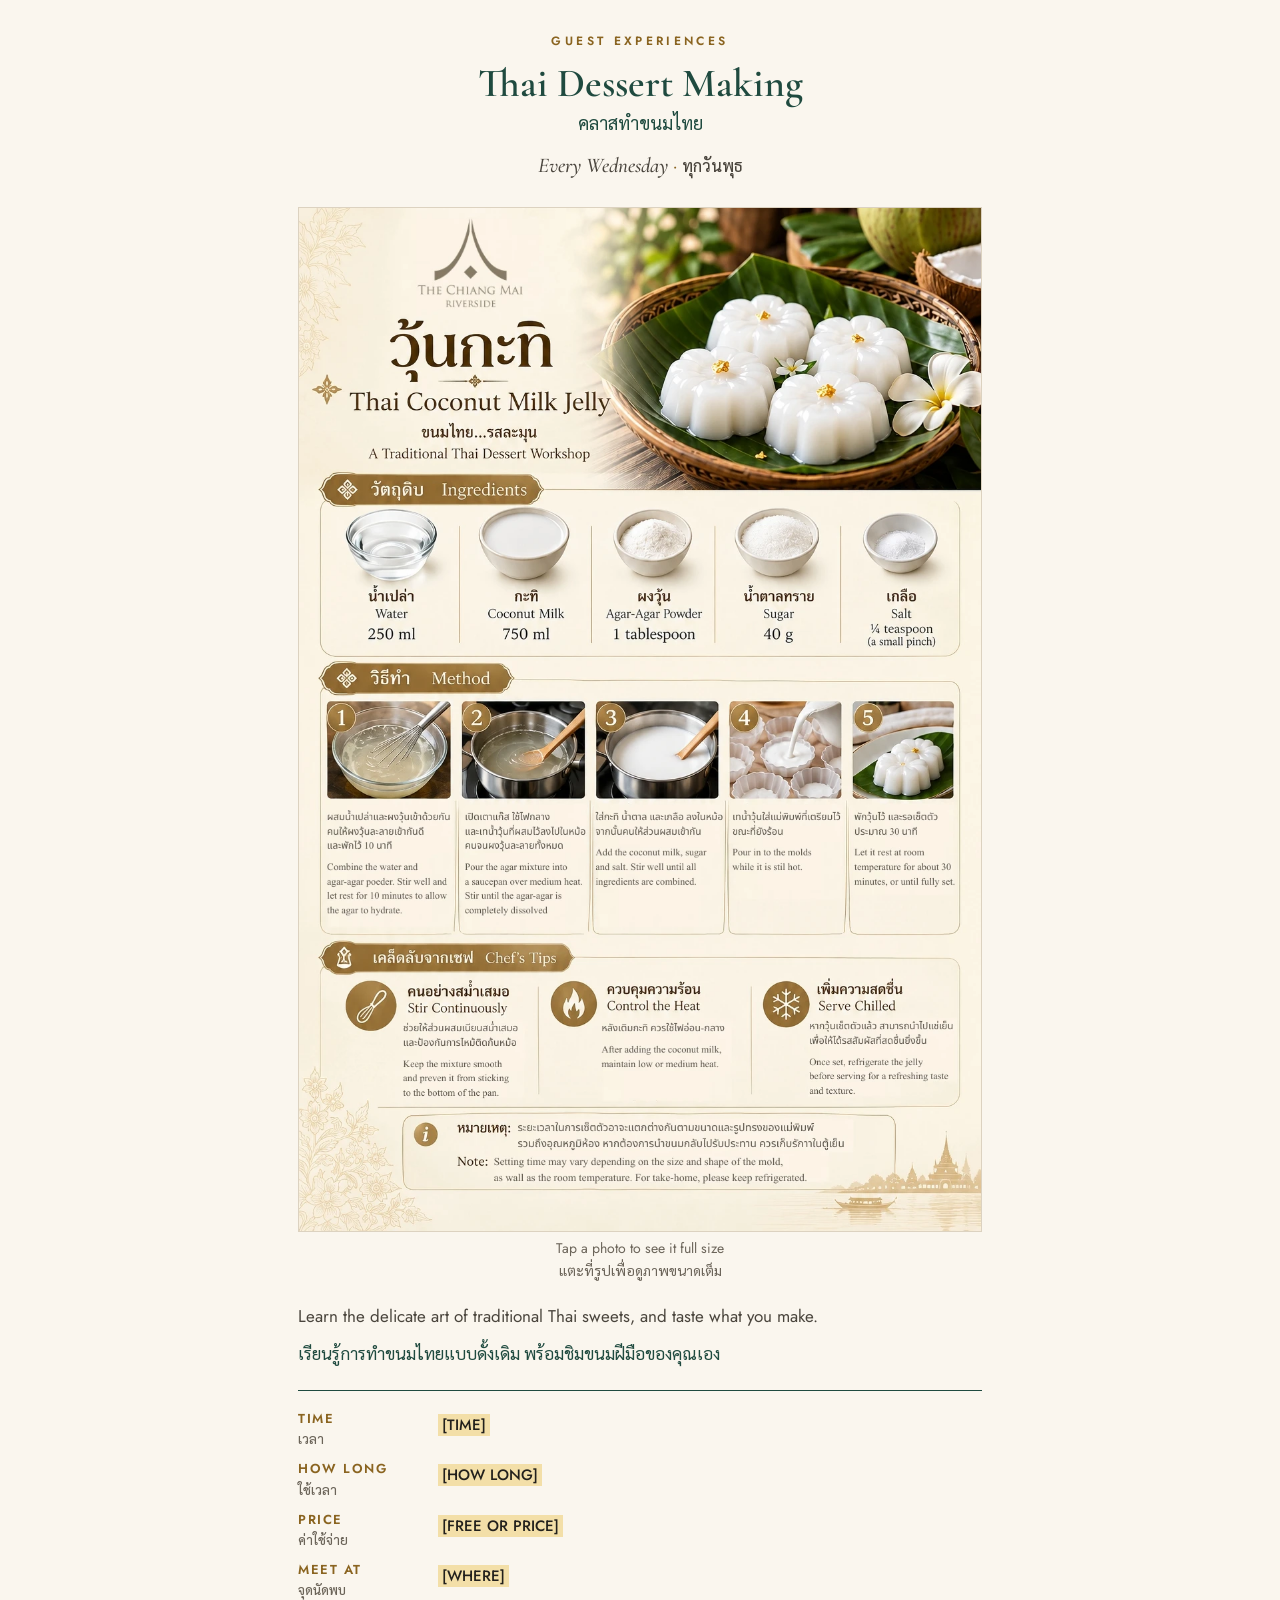
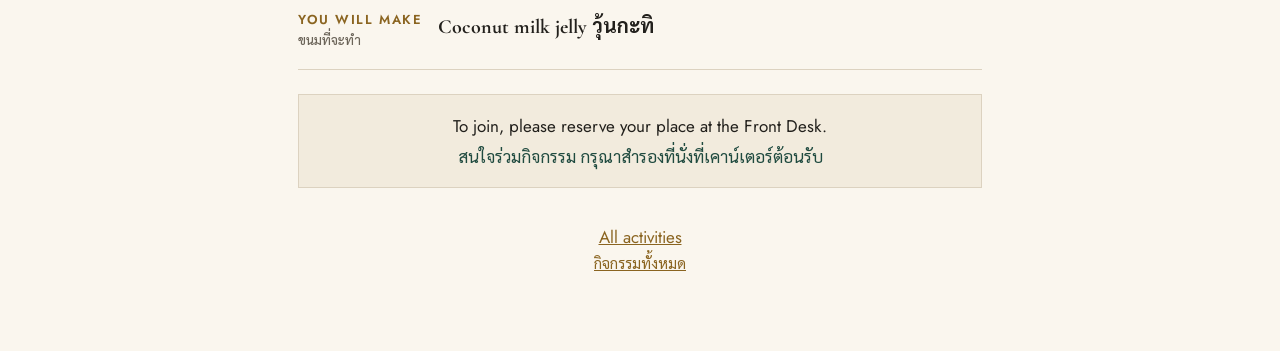
==== dessert/index.html @ eb0117c5 "Guest activities website: a front page and 4 activity pages for the poster's QR codes English and Th" ====
<!doctype html>
<html lang="en">
<head>
<meta charset="utf-8">
<meta name="viewport" content="width=device-width, initial-scale=1">
<title>Thai Dessert Making · Guest Experiences</title>
<link rel="preconnect" href="https://fonts.googleapis.com">
<link rel="preconnect" href="https://fonts.gstatic.com" crossorigin>
<link rel="stylesheet" href="https://fonts.googleapis.com/css2?family=Cormorant+Garamond:ital,wght@0,600;0,700;1,500&amp;family=Jost:wght@400;500;600&amp;family=Sarabun:wght@400;500&amp;display=swap">
<link rel="stylesheet" href="../style.css">
</head>
<body>
<main class="page">
<p class="eyebrow">Guest Experiences</p>
<h1>Thai Dessert Making</h1>
<p class="th th-title" lang="th">คลาสทำขนมไทย</p>
<p class="day">Every Wednesday <span class="dot">·</span> <span class="th" lang="th">ทุกวันพุธ</span></p>
<div class="photos">
<figure><a href="../photos/dessert-1.jpg"><img src="../photos/dessert-1.jpg" alt="Recipe card: Thai coconut milk jelly (wun kathi), its ingredients and 5 steps" onerror="if(this.src.endsWith('.jpg')){this.src=this.src.slice(0,-3)+'webp';this.parentNode.href=this.src}else{this.closest('figure').remove()}"></a></figure>
<figure><a href="../photos/dessert-2.jpg"><img src="../photos/dessert-2.jpg" alt="Thai Dessert Making, photo 2" onerror="if(this.src.endsWith('.jpg')){this.src=this.src.slice(0,-3)+'webp';this.parentNode.href=this.src}else{this.closest('figure').remove()}"></a></figure>
<figure><a href="../photos/dessert-3.jpg"><img src="../photos/dessert-3.jpg" alt="Thai Dessert Making, photo 3" onerror="if(this.src.endsWith('.jpg')){this.src=this.src.slice(0,-3)+'webp';this.parentNode.href=this.src}else{this.closest('figure').remove()}"></a></figure>
</div>
<p class="hint">Tap a photo to see it full size <span class="th" lang="th">แตะที่รูปเพื่อดูภาพขนาดเต็ม</span></p>
<p class="text">Learn the delicate art of traditional Thai sweets, and taste what you make.</p>
<p class="text th" lang="th">เรียนรู้การทำขนมไทยแบบดั้งเดิม พร้อมชิมขนมฝีมือของคุณเอง</p>
<dl class="facts">
<dt>Time <span class="th" lang="th">เวลา</span></dt><dd><span class="fill">[TIME]</span></dd>
<dt>How long <span class="th" lang="th">ใช้เวลา</span></dt><dd><span class="fill">[HOW LONG]</span></dd>
<dt>Price <span class="th" lang="th">ค่าใช้จ่าย</span></dt><dd><span class="fill">[FREE OR PRICE]</span></dd>
<dt>Meet at <span class="th" lang="th">จุดนัดพบ</span></dt><dd><span class="fill">[WHERE]</span></dd>
<dt>You will make <span class="th" lang="th">ขนมที่จะทำ</span></dt><dd>Coconut milk jelly <span class="th" lang="th">วุ้นกะทิ</span></dd>
</dl>
<section class="book">
<p>To join, please reserve your place at the Front Desk.</p>
<p class="th" lang="th">สนใจร่วมกิจกรรม กรุณาสำรองที่นั่งที่เคาน์เตอร์ต้อนรับ</p>
</section>
<p class="back"><a href="../">All activities <span class="th" lang="th">กิจกรรมทั้งหมด</span></a></p>
</main>
</body>
</html>
---- style.css ----
:root {
  --cream: #FAF6EE;
  --panel: #F2EBDD;
  --line: #DCD2C0;
  --accent: #8A6420;
  --ink: #1F4A3F;
  --text: #22201C;
  --soft: #4A453D;
  --muted: #6B6459;
  --fill: #F3DFA8;
}
* { box-sizing: border-box; }
body { margin: 0; background: var(--cream); color: var(--text); font-family: 'Jost', 'Sarabun', sans-serif; font-size: 17px; line-height: 1.55; }
.page { max-width: 720px; margin: 0 auto; padding: 32px 18px 48px; }
.th { font-family: 'Sarabun', sans-serif; }
.eyebrow { margin: 0; text-align: center; font-size: 12px; font-weight: 600; letter-spacing: .28em; text-transform: uppercase; color: var(--accent); }
h1 { margin: 10px 0 4px; text-align: center; font-family: 'Cormorant Garamond', serif; font-weight: 600; font-size: 40px; line-height: 1.1; color: var(--ink); }
.th-title { margin: 0; text-align: center; font-size: 18px; color: var(--ink); }
.day { margin: 14px 0 0; text-align: center; font-family: 'Cormorant Garamond', serif; font-style: italic; font-weight: 500; font-size: 21px; color: var(--soft); }
.day .th { font-style: normal; font-size: 16px; }
.dot { color: var(--accent); }
.photos { display: grid; gap: 10px; margin: 24px 0 6px; }
.photos figure { margin: 0; border: 1px solid var(--line); background: var(--panel); }
.photos a { display: block; }
.photos img { width: 100%; height: auto; display: block; }
.photos:not(:has(figure))::before { content: "Photos coming soon · รูปภาพเร็วๆ นี้"; display: block; padding: 56px 16px; text-align: center; font-size: 15px; color: var(--muted); background: var(--panel); border: 1px solid var(--line); }
.hint { margin: 0 0 22px; text-align: center; font-size: 14px; color: var(--muted); }
.hint .th { display: block; }
.photos:not(:has(figure)) + .hint { display: none; }
.text { margin: 0 0 10px; color: var(--soft); }
.text.th { color: var(--ink); }
.facts { display: grid; grid-template-columns: auto 1fr; gap: 10px 16px; margin: 24px 0; padding: 18px 0; border-top: 1.5px solid var(--ink); border-bottom: 1px solid var(--line); }
.facts dt { font-size: 13px; font-weight: 600; letter-spacing: .12em; text-transform: uppercase; color: var(--accent); }
.facts dt .th { display: block; letter-spacing: 0; text-transform: none; font-weight: 500; color: var(--muted); }
.facts dd { margin: 0; font-family: 'Cormorant Garamond', serif; font-weight: 700; font-size: 20px; }
.fill { background: var(--fill); padding: 0 4px; font-family: 'Jost', sans-serif; font-size: 15px; font-weight: 500; }
.book { margin: 24px 0; padding: 18px 20px; background: var(--panel); border: 1px solid var(--line); text-align: center; }
.book p { margin: 0; }
.book .th { margin-top: 4px; color: var(--ink); }
.back { text-align: center; }
a { color: var(--accent); }
a:hover { color: #5E4415; }
.back a { display: inline-block; padding: 12px 8px; }
.back .th { display: block; font-size: 15px; }
.cards { list-style: none; margin: 28px 0; padding: 0; display: grid; gap: 12px; }
.card { display: flex; flex-direction: column; gap: 2px; padding: 16px 18px; background: #fff; border: 1px solid var(--line); text-decoration: none; color: var(--text); }
.card:hover { border-color: var(--accent); }
.card-day { font-size: 13px; font-weight: 500; letter-spacing: .08em; color: var(--accent); }
.card-title { font-family: 'Cormorant Garamond', serif; font-weight: 700; font-size: 24px; line-height: 1.2; color: var(--ink); }
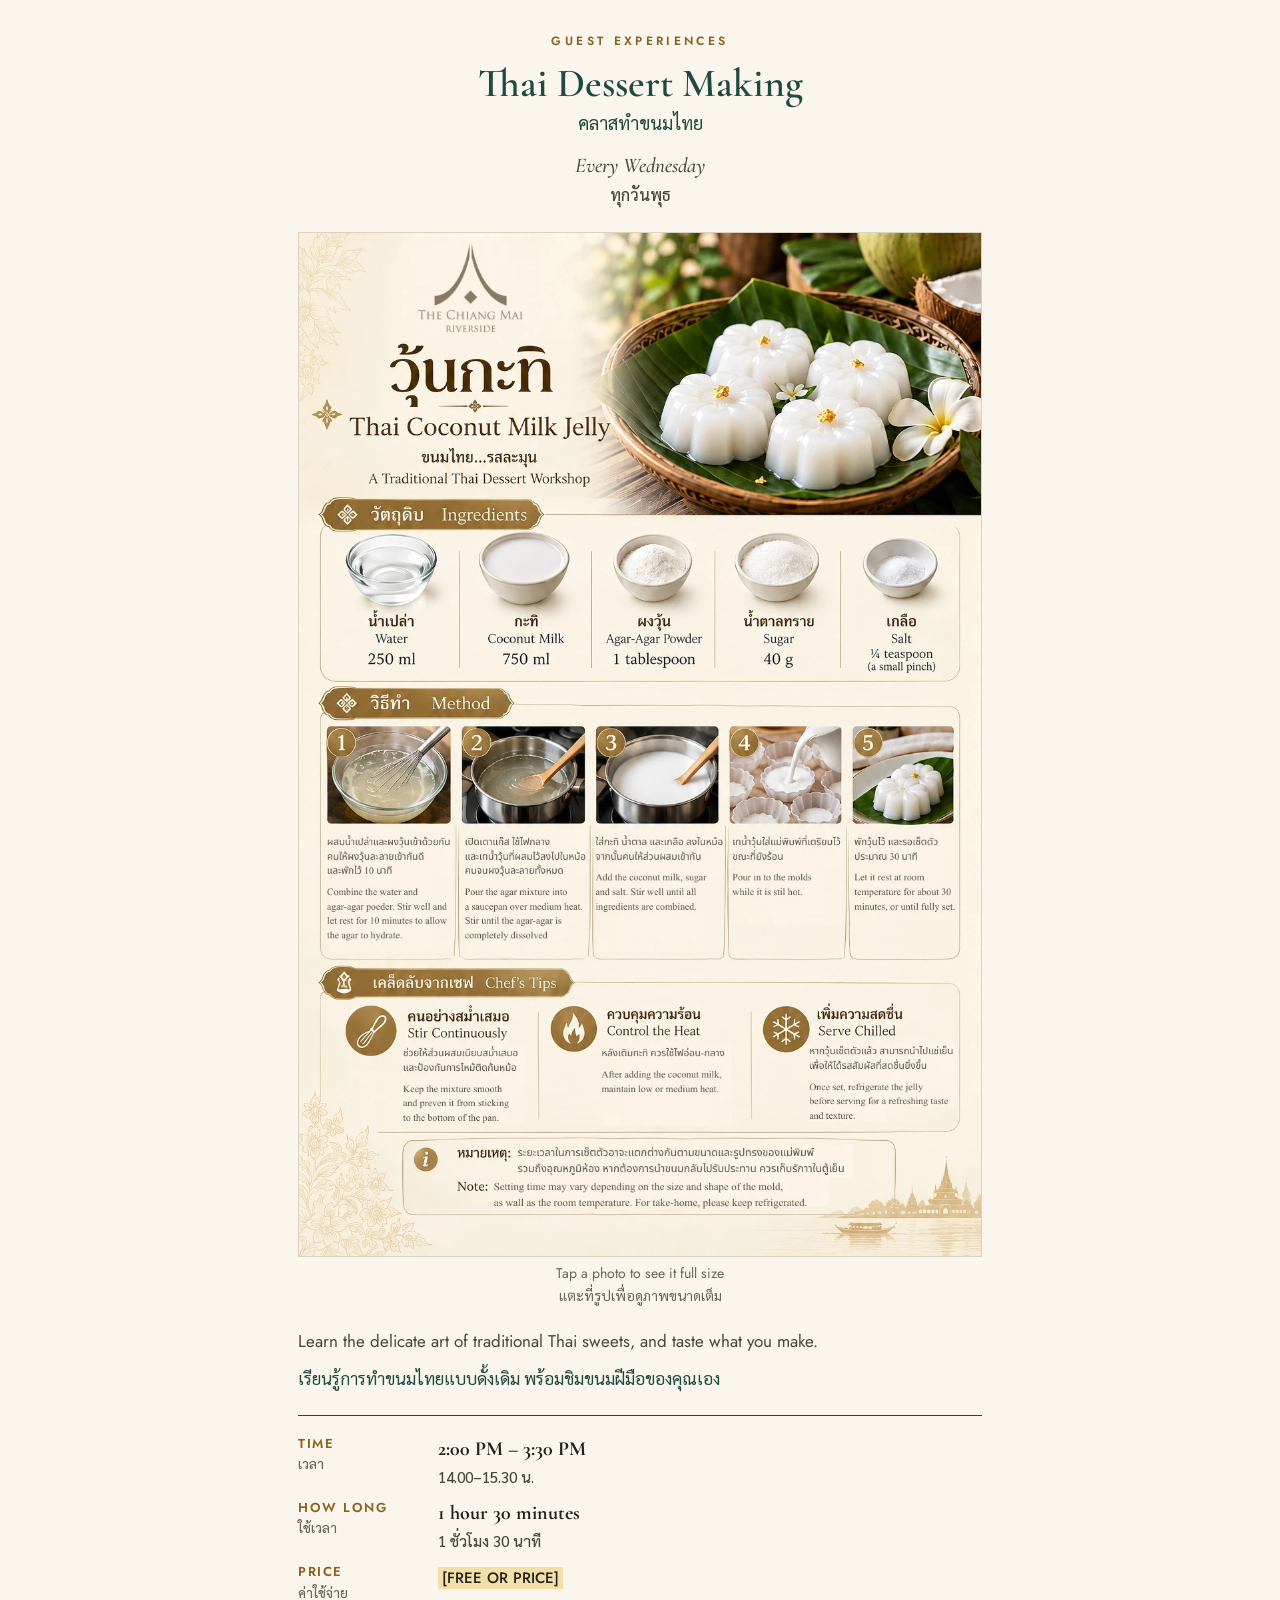
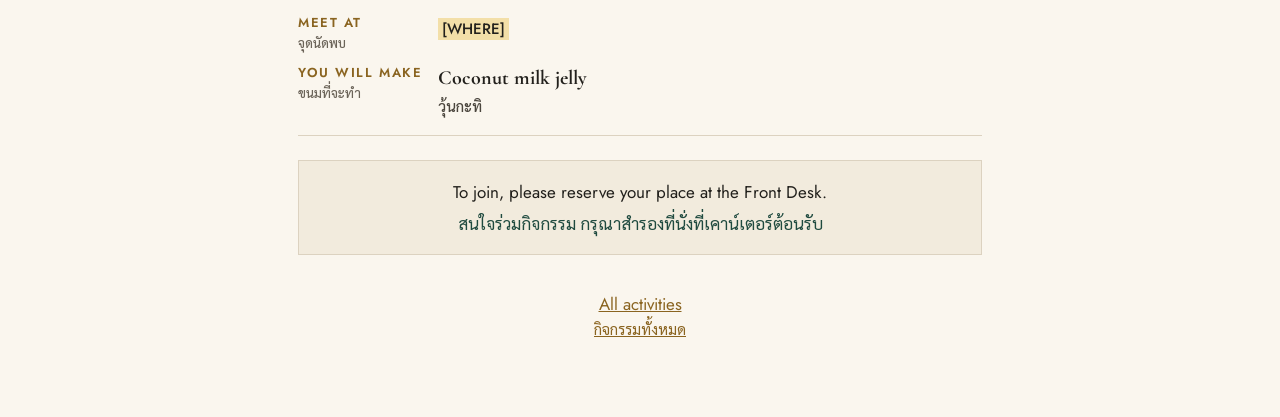
==== commit d76f5974: "Activity time from the manager: daily 2:00-3:30 PM (1 hour 30 minutes) Also puts the Thai day name o" ====
--- a/dessert/index.html
+++ b/dessert/index.html
@@ -24,8 +24,8 @@
 <p class="text">Learn the delicate art of traditional Thai sweets, and taste what you make.</p>
 <p class="text th" lang="th">เรียนรู้การทำขนมไทยแบบดั้งเดิม พร้อมชิมขนมฝีมือของคุณเอง</p>
 <dl class="facts">
-<dt>Time <span class="th" lang="th">เวลา</span></dt><dd><span class="fill">[TIME]</span></dd>
-<dt>How long <span class="th" lang="th">ใช้เวลา</span></dt><dd><span class="fill">[HOW LONG]</span></dd>
+<dt>Time <span class="th" lang="th">เวลา</span></dt><dd>2:00 PM – 3:30 PM <span class="th" lang="th">14.00–15.30 น.</span></dd>
+<dt>How long <span class="th" lang="th">ใช้เวลา</span></dt><dd>1 hour 30 minutes <span class="th" lang="th">1 ชั่วโมง 30 นาที</span></dd>
 <dt>Price <span class="th" lang="th">ค่าใช้จ่าย</span></dt><dd><span class="fill">[FREE OR PRICE]</span></dd>
 <dt>Meet at <span class="th" lang="th">จุดนัดพบ</span></dt><dd><span class="fill">[WHERE]</span></dd>
 <dt>You will make <span class="th" lang="th">ขนมที่จะทำ</span></dt><dd>Coconut milk jelly <span class="th" lang="th">วุ้นกะทิ</span></dd>
--- a/style.css
+++ b/style.css
@@ -17,8 +17,8 @@
 h1 { margin: 10px 0 4px; text-align: center; font-family: 'Cormorant Garamond', serif; font-weight: 600; font-size: 40px; line-height: 1.1; color: var(--ink); }
 .th-title { margin: 0; text-align: center; font-size: 18px; color: var(--ink); }
 .day { margin: 14px 0 0; text-align: center; font-family: 'Cormorant Garamond', serif; font-style: italic; font-weight: 500; font-size: 21px; color: var(--soft); }
-.day .th { font-style: normal; font-size: 16px; }
-.dot { color: var(--accent); }
+.day .th { display: block; font-style: normal; font-size: 16px; }
+.dot { display: none; }
 .photos { display: grid; gap: 10px; margin: 24px 0 6px; }
 .photos figure { margin: 0; border: 1px solid var(--line); background: var(--panel); }
 .photos a { display: block; }
@@ -33,6 +33,7 @@
 .facts dt { font-size: 13px; font-weight: 600; letter-spacing: .12em; text-transform: uppercase; color: var(--accent); }
 .facts dt .th { display: block; letter-spacing: 0; text-transform: none; font-weight: 500; color: var(--muted); }
 .facts dd { margin: 0; font-family: 'Cormorant Garamond', serif; font-weight: 700; font-size: 20px; }
+.facts dd .th { display: block; font-size: 15px; font-weight: 500; color: var(--soft); }
 .fill { background: var(--fill); padding: 0 4px; font-family: 'Jost', sans-serif; font-size: 15px; font-weight: 500; }
 .book { margin: 24px 0; padding: 18px 20px; background: var(--panel); border: 1px solid var(--line); text-align: center; }
 .book p { margin: 0; }
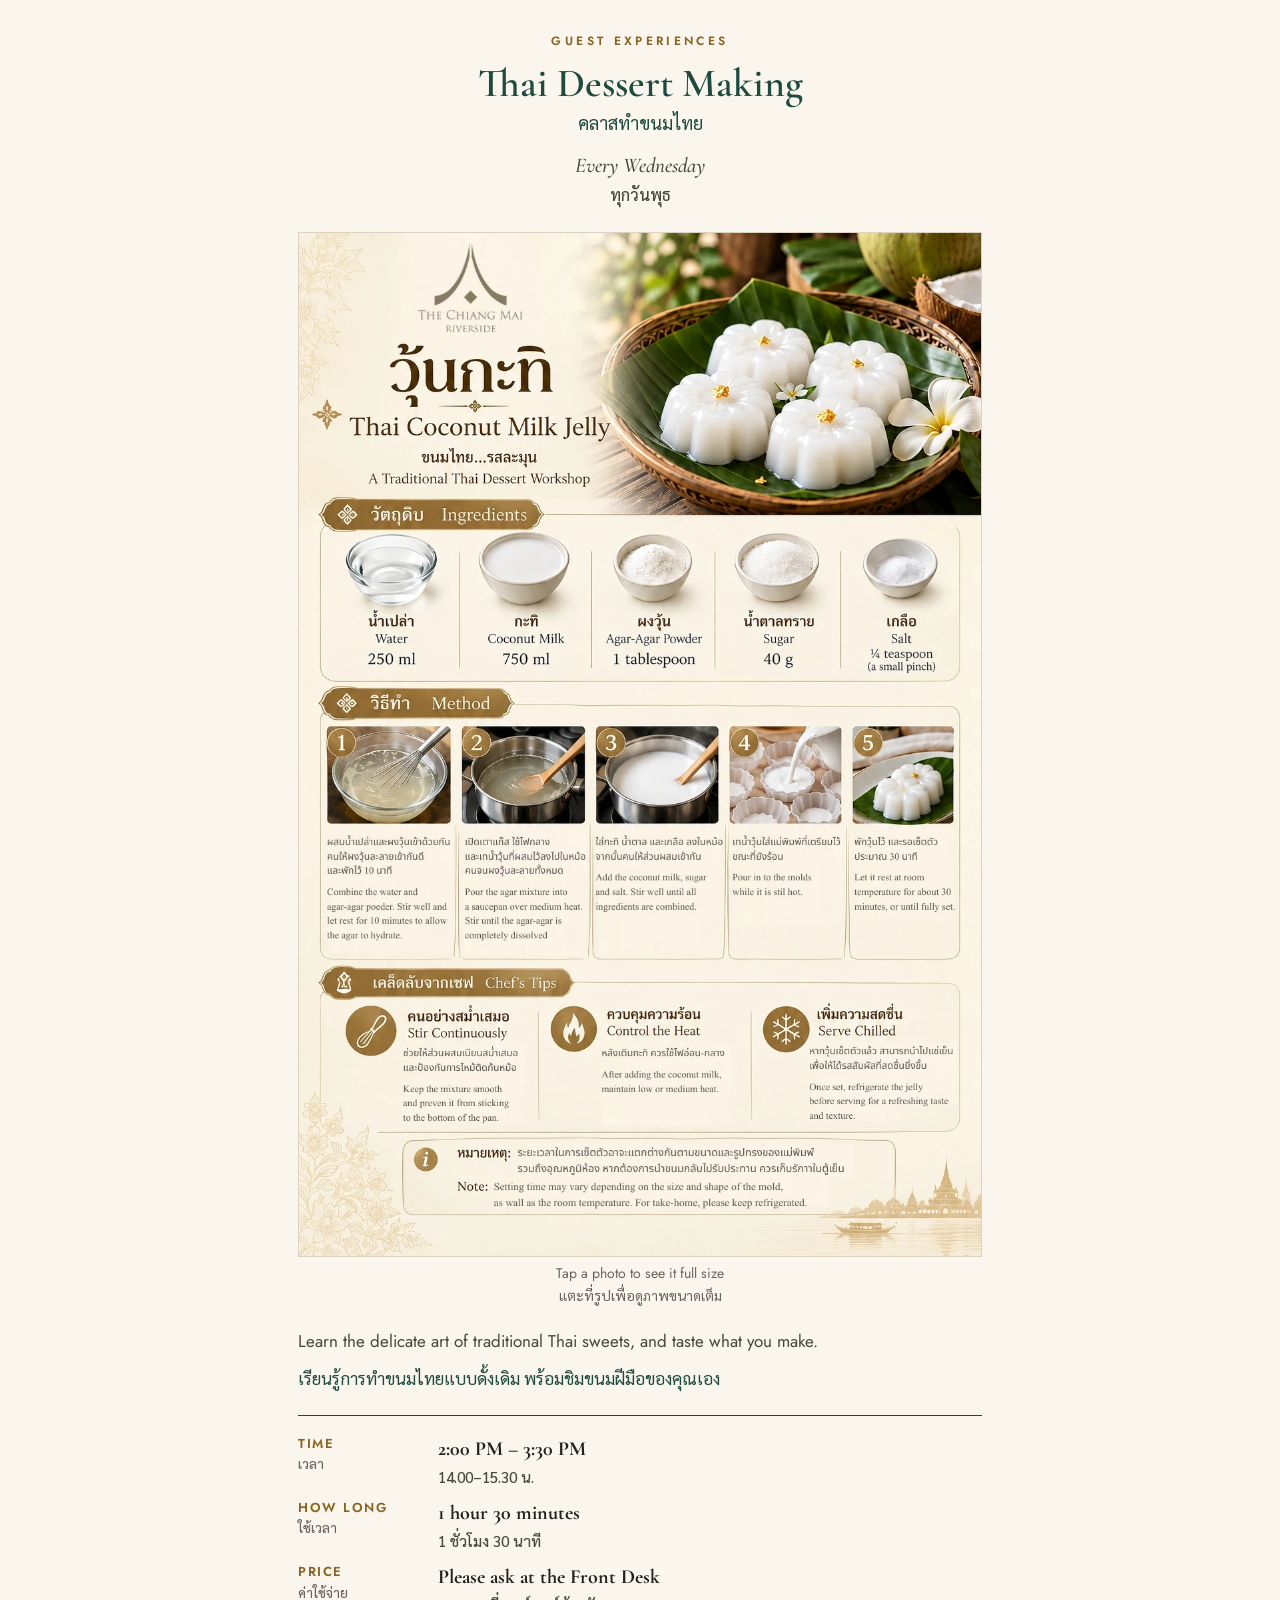
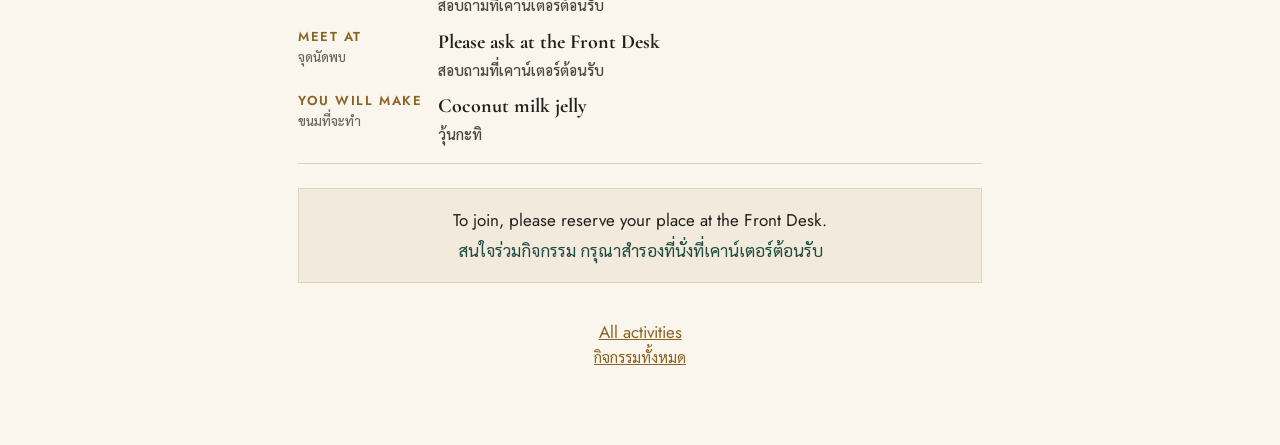
==== commit df134ef5: "Activity pages: price, meeting point and transport say "Please ask at the Front Desk" Leon's choice:" ====
--- a/dessert/index.html
+++ b/dessert/index.html
@@ -26,8 +26,8 @@
 <dl class="facts">
 <dt>Time <span class="th" lang="th">เวลา</span></dt><dd>2:00 PM – 3:30 PM <span class="th" lang="th">14.00–15.30 น.</span></dd>
 <dt>How long <span class="th" lang="th">ใช้เวลา</span></dt><dd>1 hour 30 minutes <span class="th" lang="th">1 ชั่วโมง 30 นาที</span></dd>
-<dt>Price <span class="th" lang="th">ค่าใช้จ่าย</span></dt><dd><span class="fill">[FREE OR PRICE]</span></dd>
-<dt>Meet at <span class="th" lang="th">จุดนัดพบ</span></dt><dd><span class="fill">[WHERE]</span></dd>
+<dt>Price <span class="th" lang="th">ค่าใช้จ่าย</span></dt><dd>Please ask at the Front Desk <span class="th" lang="th">สอบถามที่เคาน์เตอร์ต้อนรับ</span></dd>
+<dt>Meet at <span class="th" lang="th">จุดนัดพบ</span></dt><dd>Please ask at the Front Desk <span class="th" lang="th">สอบถามที่เคาน์เตอร์ต้อนรับ</span></dd>
 <dt>You will make <span class="th" lang="th">ขนมที่จะทำ</span></dt><dd>Coconut milk jelly <span class="th" lang="th">วุ้นกะทิ</span></dd>
 </dl>
 <section class="book">
--- a/style.css
+++ b/style.css
@@ -48,3 +48,22 @@
 .card:hover { border-color: var(--accent); }
 .card-day { font-size: 13px; font-weight: 500; letter-spacing: .08em; color: var(--accent); }
 .card-title { font-family: 'Cormorant Garamond', serif; font-weight: 700; font-size: 24px; line-height: 1.2; color: var(--ink); }
+.jump { margin: 18px 0 0; text-align: center; }
+.jump a { display: inline-block; padding: 10px 18px; border: 1px solid var(--accent); border-radius: 999px; text-decoration: none; font-weight: 500; }
+.jump .th { display: block; font-size: 15px; }
+.sites { margin: 36px 0 28px; }
+.sites h2 { margin: 0; text-align: center; font-family: 'Cormorant Garamond', serif; font-weight: 700; font-size: 28px; line-height: 1.15; color: var(--ink); }
+.sites h2 .th { display: block; margin-top: 4px; font-size: 18px; font-weight: 500; }
+.site { margin: 18px 0 0; background: #fff; border: 1px solid var(--line); }
+.site img { display: block; width: 100%; height: auto; aspect-ratio: 750 / 276; object-fit: cover; }
+.site-body { padding: 14px 18px 18px; }
+.site h3 { margin: 0; display: flex; flex-wrap: wrap; align-items: center; gap: 2px 10px; font-family: 'Sarabun', sans-serif; font-weight: 500; font-size: 23px; line-height: 1.3; color: var(--ink); }
+.site h3 .num { display: inline-grid; place-items: center; width: 30px; height: 30px; border-radius: 50%; background: var(--ink); color: #fff; font-family: 'Jost', sans-serif; font-size: 16px; font-weight: 600; }
+.site h3 .en { font-family: 'Cormorant Garamond', serif; font-weight: 700; font-size: 21px; color: var(--accent); }
+.site .age { margin: 6px 0 4px; font-size: 14px; color: var(--muted); }
+.site h4 { margin: 12px 0 2px; font-family: 'Sarabun', sans-serif; font-size: 16px; font-weight: 500; color: var(--ink); }
+.site h4 .en { margin-left: 4px; font-family: 'Jost', sans-serif; font-size: 11.5px; font-weight: 600; letter-spacing: .14em; text-transform: uppercase; color: var(--accent); }
+.site p { margin: 0; }
+.site p.en { margin-top: 2px; font-size: 15px; line-height: 1.45; color: var(--soft); }
+.sites .note { margin: 18px 0 0; text-align: center; font-size: 14px; color: var(--muted); }
+.nw { white-space: nowrap; }
